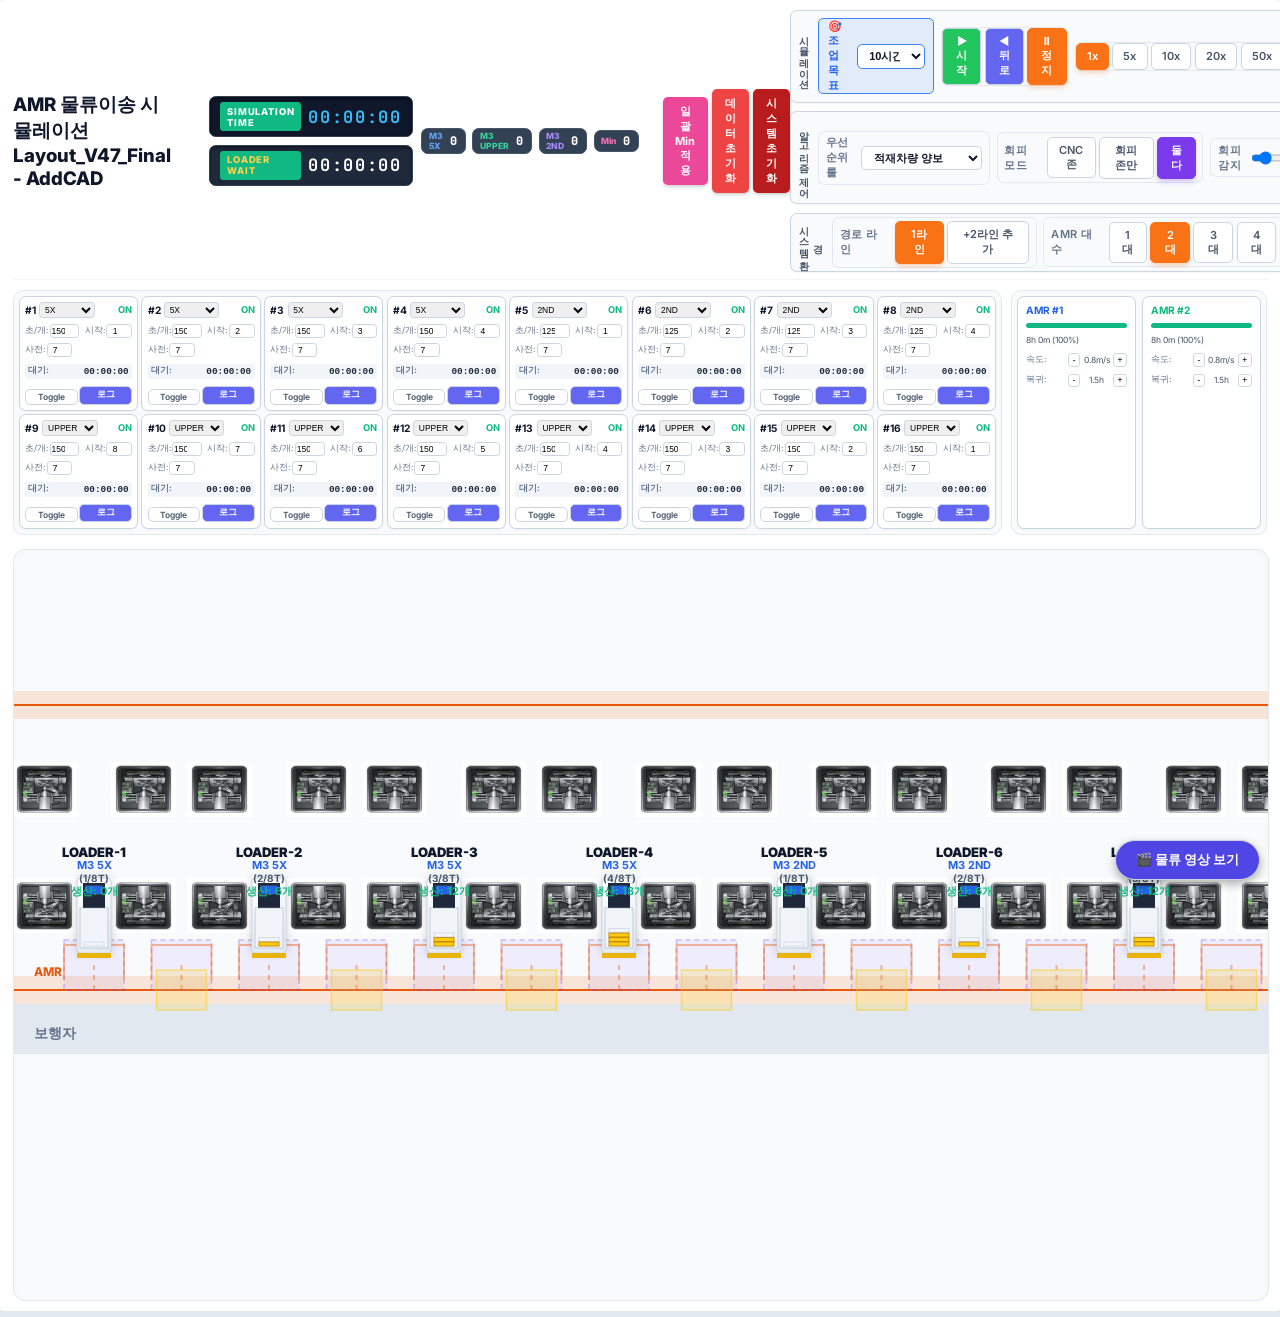
==== index.html @ 7ce46e40 "V47 Hotfix: Hardcode Layout_V47_Final into title to prevent Github URL mismatch" ====
<!DOCTYPE html>
<html lang="ko">
<head>
    <meta charset="UTF-8">
    <meta name="viewport" content="width=device-width, initial-scale=1.0">
    <title>AMR 물류이송 시뮬레이션 Layout_V47_Final - AddCAD</title>
    <link rel="stylesheet" href="styles.css?v=2">
</head>
<body>
    <div class="dashboard">
        <header>
            <div class="title-group">
                <div style="display:flex; align-items:center; gap:15px;">
                    <h1 id="main-title" style="margin:0;">AMR 물류이송 시뮬레이션 Layout_V47_Final - AddCAD</h1>
                    <div style="display:flex; gap:8px;">
                    </div>
                </div>
                <div class="clock-panel">
                    <div class="clock-box"><span class="clock-label">SIMULATION TIME</span> <span id="clock-env" class="clock-time">00:00:00</span></div>
                    <div class="clock-box" style="margin-top:5px; background:#1e293b; border-color:#334155;"><span class="clock-label" style="color:#fcd34d">LOADER WAIT</span> <span id="val-wait" class="clock-time" style="color:#fff">00:00:00</span></div>
                </div>
                <div class="stats-panel">
                    <div class="stat-box" style="background:#334155; border:1px solid #475569; padding: 2px 8px;"><span style="color:#60a5fa; font-size: 10px;">M3 5X</span> <span id="prod-m3-5x" class="count" style="font-size: 14px;">0</span></div>
                    <div class="stat-box" style="background:#334155; border:1px solid #475569; padding: 2px 8px;"><span style="color:#34d399; font-size: 10px;">M3 UPPER</span> <span id="prod-m3-upper" class="count" style="font-size: 14px;">0</span></div>
                    <div class="stat-box" style="background:#334155; border:1px solid #475569; padding: 2px 8px;"><span style="color:#a78bfa; font-size: 10px;">M3 2ND</span> <span id="prod-m3-2nd" class="count" style="font-size: 14px;">0</span></div>
                    <div class="stat-box" style="background:#334155; border:1px solid #475569; padding: 2px 8px;"><span style="color:#f472b6; font-size: 10px;">Min</span> <span id="prod-min" class="count" style="font-size: 14px;">0</span></div>
                    <div class="btn-group-reset" style="display:flex; gap:5px; margin-left:20px; align-items:center;">
                        <button id="btn-apply-min-all" class="btn btn-reset-large" style="background:#ec4899; color:white; border:none; border-radius:6px; font-size:13px; padding:8px 15px; cursor:pointer; font-weight:bold; box-shadow:0 2px 4px rgba(0,0,0,0.2);">일괄 Min 적용</button>
                        <button id="btn-soft-reset" class="btn btn-reset-large" style="background:#ef4444; color:white; border:none; border-radius:6px; font-size:13px; padding:8px 15px; cursor:pointer; font-weight:bold; box-shadow:0 2px 4px rgba(0,0,0,0.2);">데이터 초기화</button>
                        <button id="btn-hard-reset" class="btn btn-reset-large" style="background:#b91c1c; color:white; border:none; border-radius:6px; font-size:13px; padding:8px 15px; cursor:pointer; font-weight:bold; box-shadow:0 2px 4px rgba(0,0,0,0.2);">시스템 초기화</button>
                    </div>
                </div>
            </div>
            <div class="controls-panel" style="display: flex; gap: 10px; flex-wrap: wrap;">
                
                <!-- [그룹 1] 시뮬레이션 조작 (Simulation Control) -->
                <div class="folder-group" style="border: 1px solid #cbd5e1; padding: 4px 8px; border-radius: 8px; background: #f8fafc; display: flex; gap: 8px; align-items: center; box-shadow: 0 1px 3px rgba(0,0,0,0.05);">
                    <div style="font-size:12px; font-weight:bold; color:#475569; writing-mode:vertical-lr; text-align:center; letter-spacing:1px; transform:none;">시뮬레이션</div>
                    <div class="controls-group" style="background: rgba(37, 99, 235, 0.1); border: 1px solid #3b82f6; border-radius: 6px; padding: 0 10px; flex-direction: row;">
                        <span class="label" style="color:#2563eb; font-weight:800;">🎯 조업 목표</span>
                        <select id="select-target-time" class="select-box" style="width:80px; border-color:#3b82f6;">
                            <option value="0">사용 안함</option>
                            <option value="8">8시간</option>
                            <option value="10" selected>10시간</option>
                            <option value="12">12시간</option>
                            <option value="16">16시간</option>
                            <option value="20">20시간</option>
                            <option value="24">24시간</option>
                        </select>
                    </div>
                    <div class="controls-group" style="padding:0;">
                        <button id="btn-start" class="btn btn-success" style="background:#22c55e; color:white;">▶ 시작</button>
                        <button id="btn-backward" class="btn" style="background:#6366f1; color:white;">◀ 뒤로</button>
                        <button id="btn-pause" class="btn active">⏸ 정지</button>
                    </div>
                    <div class="controls-group" style="padding:0;">
                        <button id="btn-1x" class="btn active">1x</button>
                        <button id="btn-5x" class="btn">5x</button>
                        <button id="btn-10x" class="btn">10x</button>
                        <button id="btn-20x" class="btn">20x</button>
                        <button id="btn-50x" class="btn">50x</button>
                        <button id="btn-100x" class="btn">100x</button>
                        <button id="btn-200x" class="btn">200x</button>
                        <button id="btn-300x" class="btn">300x</button>
                    </div>
                    <button id="btn-instant-complete" class="btn" style="background:#8b5cf6; color:white; border:none; border-radius:6px; font-size:13px; padding:6px 12px; cursor:pointer; font-weight:bold; box-shadow:0 2px 4px rgba(0,0,0,0.2);">⚡ 즉시 완료</button>
                </div>

                <!-- [그룹 2] 알고리즘 제어 (Algorithm) -->
                <div class="folder-group" style="border: 1px solid #cbd5e1; padding: 4px 8px; border-radius: 8px; background: #f8fafc; display: flex; gap: 8px; align-items: center; box-shadow: 0 1px 3px rgba(0,0,0,0.05);">
                    <div style="font-size:12px; font-weight:bold; color:#475569; writing-mode:vertical-lr; text-align:center; letter-spacing:1px; transform:none;">알고리즘 제어</div>
                    <div class="controls-group">
                        <span class="label">우선순위 룰</span>
                        <select id="select-priority" class="select-box">
                            <option value="LOADED_YIELDS">적재차량 양보</option>
                            <option value="ID_PRIORITY">호기 번호순 우선</option>
                            <option value="MAIN_LANE_DIST">중앙거리 우선</option>
                        </select>
                    </div>
                    <div class="controls-group">
                        <span class="label">회피 모드</span>
                        <button id="btn-evade-cnc" class="btn btn-evade">CNC존</button>
                        <button id="btn-evade-siding" class="btn btn-evade">회피존만</button>
                        <button id="btn-evade-both" class="btn btn-evade active">둘다</button>
                    </div>
                    <div class="controls-group">
                        <span class="label">회피 감지</span>
                        <input type="range" id="input-detect-range" min="50" max="400" step="10" value="120" style="width:60px;">
                        <span id="val-detect-range" style="color:#94a3b8; font-size:11px; margin-left:2px;">120px</span>
                    </div>
                    <div class="controls-group corr-speed-group" id="corrSpeedGroup" style="padding-right:0;">
                        <span class="label" style="color:#0e7490; font-weight:800;">🛣️ 중앙통로 1배속</span>
                        <input type="number" id="input-corr-amr-count" min="0" max="4" value="0" class="input-number" style="width:30px;">
                        <span style="color:#64748b; font-size:11px;">대</span>
                        <span id="corr-speed-status" class="corr-speed-badge corr-speed-off">OFF</span>
                    </div>
                </div>

                <!-- [그룹 3] 시스템 환경 (System Env) -->
                <div class="folder-group" style="border: 1px solid #cbd5e1; padding: 4px 8px; border-radius: 8px; background: #f8fafc; display: flex; gap: 8px; align-items: center; box-shadow: 0 1px 3px rgba(0,0,0,0.05);">
                    <div style="font-size:12px; font-weight:bold; color:#475569; writing-mode:vertical-lr; text-align:center; letter-spacing:1px; transform:none;">시스템 환경</div>
                    <div class="controls-group">
                        <span class="label">경로 라인</span>
                        <button id="btn-lane1" class="btn active">1라인</button>
                        <button id="btn-lane2" class="btn">+2라인 추가</button>
                    </div>
                    <div class="controls-group">
                        <span class="label">AMR 대수</span>
                        <button id="btn-amr1" class="btn">1대</button>
                        <button id="btn-amr2" class="btn active">2대</button>
                        <button id="btn-amr3" class="btn">3대</button>
                        <button id="btn-amr4" class="btn">4대</button>
                    </div>
                    <div class="controls-group">
                        <span class="label">배출칸수</span>
                        <input type="number" id="input-call-threshold" min="2" max="9" value="8" class="input-number" style="width:30px;">
                        <span style="color:#64748b; font-size:11px;">단</span>
                    </div>
                    <div class="controls-group" style="border:none;">
                        <span class="label" style="color:#2563eb; font-weight:800;">🔔 사전배출</span>
                        <input type="checkbox" id="check-pre-eject" style="width:16px; height:16px;">
                    </div>
                </div>
            </div>
        </header>
        <div class="settings-container">
            <div class="loader-grid" id="loaderGrid"></div>
            <div class="amr-grid" id="amrGrid"></div>
        </div>
        <div class="canvas-container simple-bg">
            <canvas id="simCanvas" width="2800" height="750"></canvas>
        </div>
    </div>

    <!-- [NEW] 대기지연 상세 로그 모달 -->
    <div id="logModal" class="modal-overlay">
        <div class="modal-container">
            <button class="modal-close" onclick="window.closeLogModal()">&times;</button>
            <div id="logContent"></div>
            <div style="margin-top:24px; text-align:right;">
                <button class="btn" onclick="window.closeLogModal()" style="background:#f1f5f9; color:#475569; padding:8px 20px;">닫기</button>
            </div>
        </div>
    </div>

    <!-- [NEW] 시뮬레이션 종료 요약 리포트 모달 -->
    <div id="reportModal" class="modal-overlay">
        <div class="modal-container" style="max-width: 600px;">
            <button class="modal-close" onclick="document.getElementById('reportModal').style.display='none'">&times;</button>
            <div id="reportContent"></div>
            <div style="margin-top:24px; text-align:right;">
                <button class="btn" onclick="document.getElementById('reportModal').style.display='none'" style="background:#3b82f6; color:#ffffff; padding:8px 20px;">확인</button>
            </div>
        </div>
    </div>

    <script src="script.js?v=2"></script>
    
    <!-- Video Modal Floating Button -->
    <button id="btn-video-modal" class="btn" style="position:fixed; bottom:20px; right:20px; background:#4f46e5; color:white; border-radius:50px; padding:10px 20px; font-weight:bold; box-shadow:0 4px 10px rgba(0,0,0,0.3); z-index:9999;" onclick="document.getElementById('videoModal').style.display='flex'">
        🎬 물류 영상 보기
    </button>

    <!-- Video Modal -->
    <div id="videoModal" style="display:none; position:fixed; top:0; left:0; width:100vw; height:100vh; background:rgba(0,0,0,0.8); z-index:10000; justify-content:center; align-items:center;">
        <div style="background:#fff; border-radius:12px; padding:20px; width:80%; max-width:800px; position:relative;">
            <button class="btn" style="position:absolute; top:-15px; right:-15px; background:#ef4444; color:white; border-radius:50%; width:40px; height:40px; font-size:16px; font-weight:bold;" onclick="document.getElementById('videoModal').style.display='none'; document.getElementById('amr-video').pause();">X</button>
            <h2 style="margin-top:0;">AMR 물류 영상 참고</h2>
            <video id="amr-video" controls style="width:100%; border-radius:8px;">
                <source src="./AMR_video.mp4" type="video/mp4">
                브라우저가 동영상을 지원하지 않습니다.
            </video>
        </div>
    </div>
</body>
</html>
---- styles.css ----
@import url('https://fonts.googleapis.com/css2?family=Inter:wght@400;600;800&family=JetBrains+Mono:wght@700&display=swap');

body {
    margin: 0;
    padding: 0;
    background: #e2e8f0;
    font-family: 'Inter', 'Malgun Gothic', sans-serif;
    display: flex;
    justify-content: center;
    align-items: center;
    min-height: 100vh;
    color: #1e293b;
    overflow-x: hidden;
}

.dashboard {
    background: #ffffff;
    border-radius: 16px;
    box-shadow: 0 20px 50px rgba(0, 0, 0, 0.15);
    padding: 10px 24px;
    display: flex;
    flex-direction: column;
    gap: 10px;
    max-width: 98vw;
}

header {
    display: flex;
    justify-content: space-between;
    align-items: center;
    padding-bottom: 8px;
    border-bottom: 2px solid #f1f5f9;
    zoom: 0.85;
}

.title-group {
    display: flex;
    align-items: center;
    gap: 10px;
}

h1 {
    margin: 0;
    font-size: 22px;
    font-weight: 800;
    color: #0f172a;
}

.clock-panel {
    display: flex;
    flex-direction: column;
    align-items: flex-start;
    gap: 4px;
    margin-left: 20px;
}

.clock-box {
    background: #0f172a;
    padding: 6px 12px;
    border-radius: 8px;
    display: flex;
    align-items: center;
    gap: 8px;
    border: 1px solid #334155;
    box-shadow: inset 0 2px 4px rgba(0,0,0,0.5);
}

.clock-label {
    background: #10b981;
    color: #ffffff;
    padding: 4px 8px;
    border-radius: 4px;
    font-size: 11px;
    font-weight: 800;
    letter-spacing: 1px;
}

.clock-time {
    color: #38bdf8;
    font-family: 'JetBrains Mono', monospace;
    font-size: 20px;
    font-weight: 700;
    letter-spacing: 2px;
}

.stats-panel {
    display: flex;
    align-items: center;
    gap: 8px;
}

.stat-box {
    background: #1e293b;
    padding: 6px 12px;
    border-radius: 8px;
    font-size: 12px;
    font-weight: 800;
    display: flex;
    align-items: center;
    gap: 8px;
}

.count {
    color: #ffffff;
    font-family: 'JetBrains Mono', monospace;
    font-size: 16px;
    letter-spacing: 1px;
}

.controls-panel {
    display: flex;
    gap: 10px;
    flex-wrap: wrap;
}

.controls-group {
    display: flex;
    align-items: center;
    gap: 4px;
    background: #f8fafc;
    padding: 4px 8px;
    border-radius: 8px;
    border: 1px solid #e2e8f0;
}

.controls-group .label {
    font-size: 13px;
    font-weight: 600;
    color: #64748b;
    margin-right: 4px;
    text-transform: uppercase;
    letter-spacing: 0.5px;
}

.btn {
    background: #ffffff;
    border: 1px solid #cbd5e1;
    padding: 6px 12px;
    border-radius: 6px;
    font-weight: 600;
    cursor: pointer;
    transition: all 0.2s;
    color: #475569;
    font-family: inherit;
    font-size: 13px;
}

.btn:hover {
    background: #f1f5f9;
}

.btn.active {
    background: #f97316;
    border-color: #f97316;
    color: white;
    box-shadow: 0 4px 6px -1px rgba(249, 115, 22, 0.3);
}

.btn-danger {
    background: #fee2e2;
    border-color: #fca5a5;
    color: #dc2626;
}

.btn-danger:hover {
    background: #fecaca;
}

.input-number {
    background: #ffffff;
    border: 1px solid #cbd5e1;
    padding: 6px 4px;
    border-radius: 6px;
    font-weight: 600;
    color: #0f172a;
    font-family: inherit;
    font-size: 13px;
    text-align: center;
    width: 40px;
}

.input-number:focus {
    outline: none;
    border-color: #3b82f6;
    box-shadow: 0 0 0 2px rgba(59, 130, 246, 0.2);
}

.select-box {
    background: #ffffff;
    border: 1px solid #cbd5e1;
    color: #0f172a;
    padding: 6px 10px;
    border-radius: 6px;
    font-size: 13px;
    font-weight: 600;
}
.select-box option {
    background: #ffffff;
    color: #0f172a;
}

.canvas-container {
    background: linear-gradient(rgba(248, 250, 252, 0.75), rgba(248, 250, 252, 0.75)), url('factory_bg.jpg') center/cover no-repeat;
    border-radius: 12px;
    overflow-x: auto;
    overflow-y: hidden;
    border: 1px solid #e2e8f0;
    box-shadow: inset 0 2px 10px rgba(0,0,0,0.02);
    width: 100%;
}

.canvas-container.simple-bg {
    background: #f8fafc;
}

canvas {
    display: block;
}

.btn.btn-evade.active {
    background: #7c3aed;
    border-color: #7c3aed;
    color: white;
    box-shadow: 0 4px 6px -1px rgba(124,58,237,0.3);
}

/* ★ 신규: 중앙통로 속도제한 컨트롤 그룹 스타일 */
.corr-speed-group {
    background: rgba(14, 116, 144, 0.08);
    border: 1.5px solid #0e7490;
    position: relative;
    overflow: visible;
}

.corr-speed-group.active-limit {
    background: rgba(14, 116, 144, 0.15);
    border-color: #06b6d4;
    box-shadow: 0 0 0 3px rgba(6, 182, 212, 0.2);
    animation: corrPulse 2s ease-in-out infinite;
}

@keyframes corrPulse {
    0%, 100% { box-shadow: 0 0 0 3px rgba(6, 182, 212, 0.2); }
    50% { box-shadow: 0 0 0 5px rgba(6, 182, 212, 0.35); }
}

/* 중앙통로 배속 상태 뱃지 */
.corr-speed-badge {
    display: inline-flex;
    align-items: center;
    justify-content: center;
    padding: 3px 8px;
    border-radius: 20px;
    font-size: 11px;
    font-weight: 800;
    letter-spacing: 0.5px;
    transition: all 0.3s ease;
}

.corr-speed-off {
    background: #e2e8f0;
    color: #94a3b8;
    border: 1px solid #cbd5e1;
}

.corr-speed-on {
    background: linear-gradient(135deg, #06b6d4, #0e7490);
    color: #ffffff;
    border: 1px solid #0891b2;
    box-shadow: 0 2px 8px rgba(6, 182, 212, 0.4);
    animation: badgePop 0.3s ease-out;
}

@keyframes badgePop {
    0% { transform: scale(0.8); }
    70% { transform: scale(1.1); }
    100% { transform: scale(1.0); }
}

/* Settings Container */
.settings-container {
    display: flex;
    gap: 10px;
    margin-bottom: 5px;
    zoom: 0.85;
}

/* Loader Settings Grid */
.loader-grid {
    display: grid;
    grid-template-columns: repeat(8, 1fr);
    gap: 4px;
    padding: 6px;
    background: #f8fafc;
    border-radius: 12px;
    border: 1px solid #e2e8f0;
    flex: 4;
}
.loader-setting {
    background: #ffffff;
    padding: 6px;
    border-radius: 8px;
    font-size: 11px;
    border: 1px solid #cbd5e1;
    display: flex;
    flex-direction: column;
    gap: 4px;
    box-shadow: 0 1px 2px rgba(0,0,0,0.05);
}
.loader-setting-header {
    display: flex;
    justify-content: space-between;
    align-items: center;
    font-weight: bold;
    color: #0f172a;
}
.loader-setting select {
    width: 100%;
    font-size: 12px;
    padding: 4px;
    border: 1px solid #cbd5e1;
    border-radius: 4px;
    box-sizing: border-box;
}
.loader-setting input {
    width: 45px;
    font-size: 12px;
    padding: 4px;
    border: 1px solid #cbd5e1;
    border-radius: 4px;
    box-sizing: border-box;
    text-align: right;
}
.loader-setting .btn-toggle {
    margin-top: 4px;
    width: 100%;
    padding: 4px;
    font-size: 11px;
}

/* AMR Settings Grid */
.amr-grid {
    display: grid;
    grid-template-columns: repeat(2, 1fr);
    gap: 6px;
    padding: 6px;
    background: #f8fafc;
    border-radius: 12px;
    border: 1px solid #e2e8f0;
    flex: 1;
}
.amr-setting {
    background: #ffffff;
    padding: 8px 10px;
    border-radius: 8px;
    border: 1px solid #cbd5e1;
    display: flex;
    flex-direction: column;
    gap: 6px;
    box-shadow: 0 1px 2px rgba(0,0,0,0.05);
}
.amr-setting-header {
    display: flex;
    justify-content: space-between;
    align-items: center;
    font-weight: bold;
    font-size: 13px;
}
.amr-battery-bar-container {
    height: 8px;
    background: #cbd5e1;
    border-radius: 4px;
    overflow: hidden;
}
.amr-battery-bar {
    height: 100%;
    background: #10b981;
    transition: width 0.3s, background-color 0.3s;
}
.amr-battery-info {
    font-size: 11px;
    display: flex;
    justify-content: space-between;
    color: #475569;
}
.amr-controls {
    display: flex;
    justify-content: space-between;
    align-items: center;
    font-size: 11px;
    color: #475569;
}
.amr-controls .btn-small {
    padding: 2px 6px;
    font-size: 11px;
    border: 1px solid #cbd5e1;
    border-radius: 4px;
    cursor: pointer;
    background: #fff;
}

.status-on { color: #10b981; }
.status-off { color: #ef4444; }

/* Modal Styles */
.modal-overlay {
    display: none;
    position: fixed;
    top: 0;
    left: 0;
    width: 100%;
    height: 100%;
    background: rgba(0, 0, 0, 0.6);
    backdrop-filter: blur(4px);
    z-index: 10000;
    align-items: center;
    justify-content: center;
}

.modal-container {
    background: white;
    width: 90%;
    max-width: 900px;
    padding: 32px;
    border-radius: 20px;
    box-shadow: 0 25px 50px -12px rgba(0, 0, 0, 0.25);
    position: relative;
    animation: modalSlideUp 0.3s ease-out;
}

@keyframes modalSlideUp {
    from { transform: translateY(20px); opacity: 0; }
    to { transform: translateY(0); opacity: 1; }
}

.modal-close {
    position: absolute;
    top: 20px;
    right: 20px;
    border: none;
    background: #f1f5f9;
    width: 32px;
    height: 32px;
    border-radius: 50%;
    font-size: 20px;
    cursor: pointer;
    color: #64748b;
    display: flex;
    align-items: center;
    justify-content: center;
    transition: all 0.2s;
}

.modal-close:hover {
    background: #e2e8f0;
    color: #0f172a;
}

.log-table-container {
    max-height: 500px;
    overflow-y: auto;
    border: 1px solid #e2e8f0;
    border-radius: 12px;
    margin-top: 16px;
}

.log-table {
    width: 100%;
    border-collapse: collapse;
    font-size: 13px;
    text-align: left;
}

.log-table th {
    background: #f8fafc;
    padding: 12px;
    border-bottom: 2px solid #e2e8f0;
    color: #475569;
    font-weight: 700;
    position: sticky;
    top: 0;
}

.log-table td {
    padding: 12px;
    border-bottom: 1px solid #f1f5f9;
    color: #1e293b;
}

.log-table tr:hover {
    background: #f8fafc;
}

.wait-duration {
    color: #ef4444;
    font-weight: 800;
    font-family: 'JetBrains Mono', monospace;
}

.amr-snapshot {
    font-size: 11px;
    color: #64748b;
    background: #f8fafc;
    padding: 4px 8px;
    border-radius: 4px;
    display: inline-block;
}
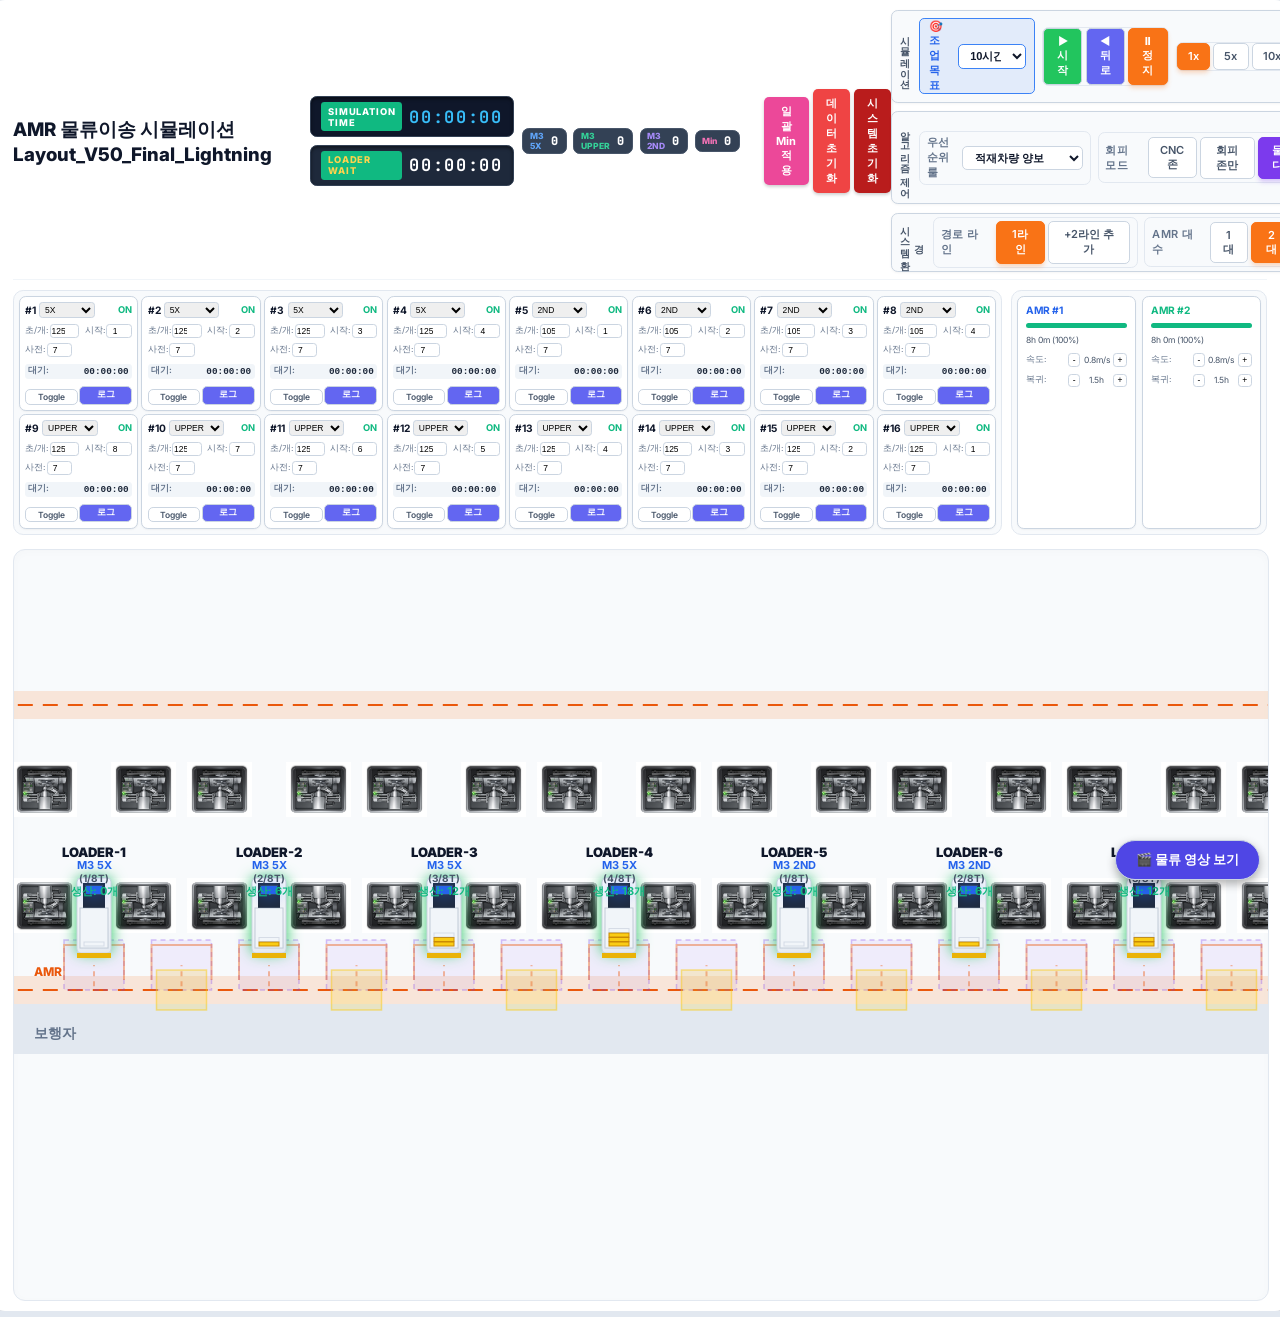
==== commit 00df0db9: "V50 Final Lightning UI updates, fixes, and rule table" ====
--- a/index.html
+++ b/index.html
@@ -3,7 +3,7 @@
 <head>
     <meta charset="UTF-8">
     <meta name="viewport" content="width=device-width, initial-scale=1.0">
-    <title>AMR 물류이송 시뮬레이션 Layout_V47_Final - AddCAD</title>
+    <title>AMR 물류이송 시뮬레이션 Layout_V50_Final_Lightning</title>
     <link rel="stylesheet" href="styles.css?v=2">
 </head>
 <body>
@@ -11,7 +11,7 @@
         <header>
             <div class="title-group">
                 <div style="display:flex; align-items:center; gap:15px;">
-                    <h1 id="main-title" style="margin:0;">AMR 물류이송 시뮬레이션 Layout_V47_Final - AddCAD</h1>
+                    <h1 id="main-title" style="margin:0;">AMR 물류이송 시뮬레이션 Layout_V50_Final_Lightning</h1>
                     <div style="display:flex; gap:8px;">
                     </div>
                 </div>
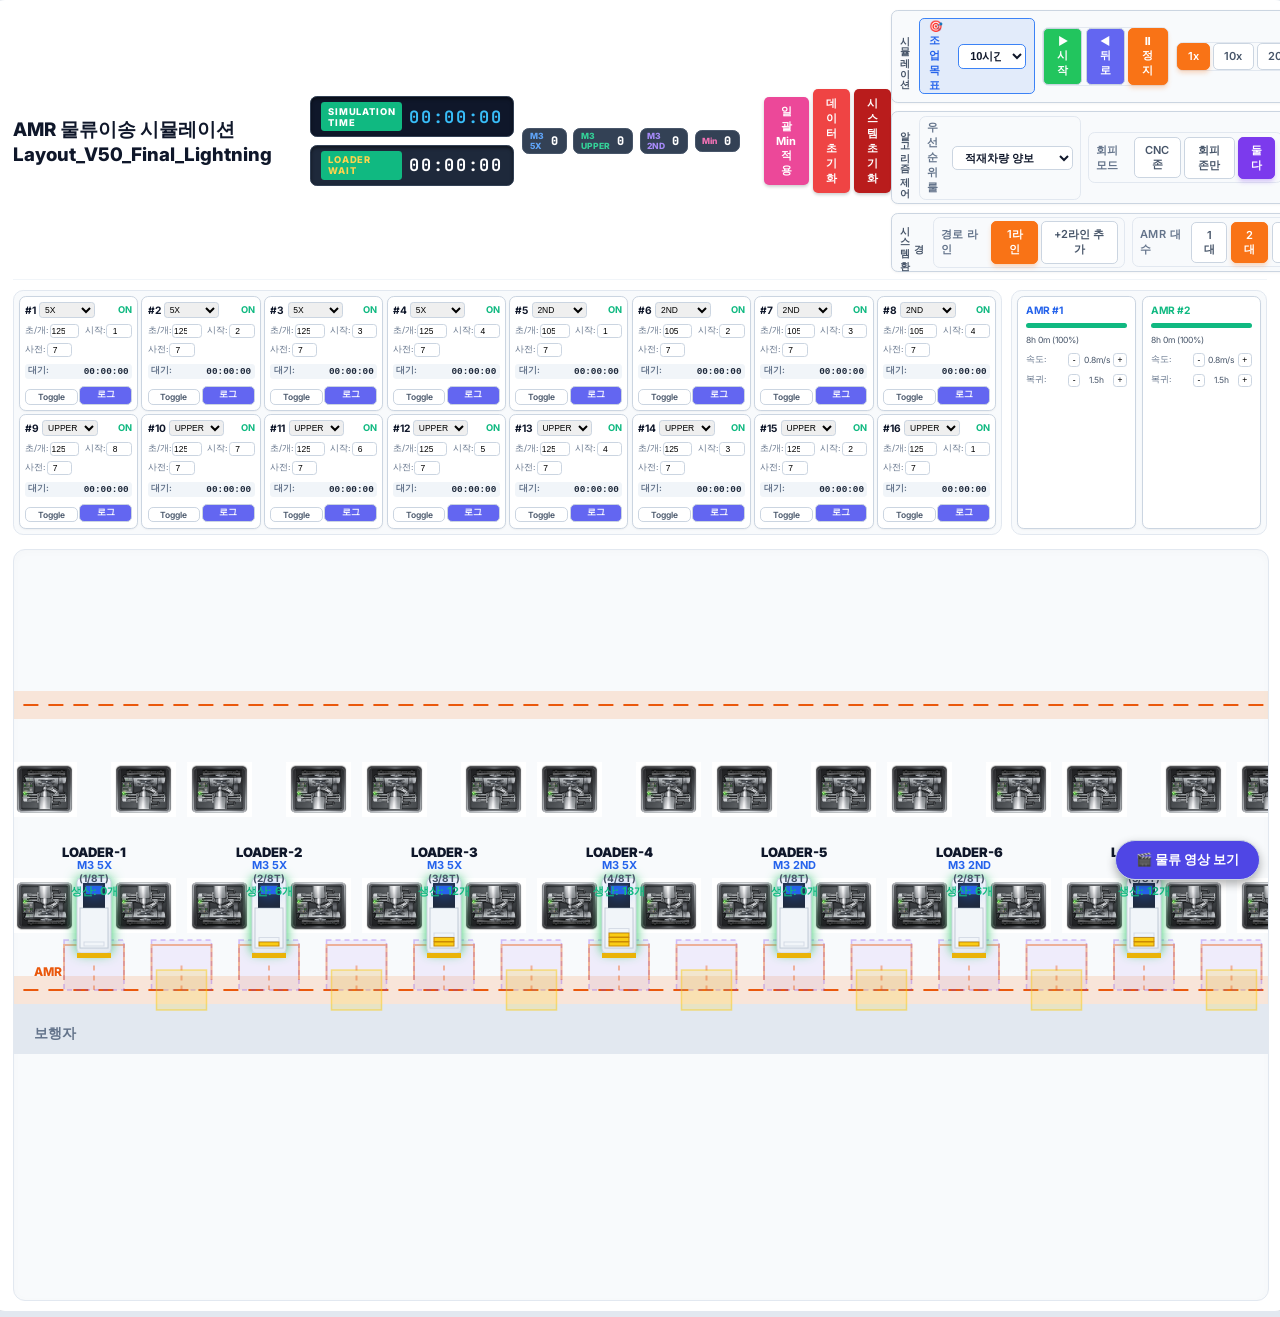
==== commit 1676b404: "Remove 5x speed button completely" ====
--- a/index.html
+++ b/index.html
@@ -55,7 +55,6 @@
                     </div>
                     <div class="controls-group" style="padding:0;">
                         <button id="btn-1x" class="btn active">1x</button>
-                        <button id="btn-5x" class="btn">5x</button>
                         <button id="btn-10x" class="btn">10x</button>
                         <button id="btn-20x" class="btn">20x</button>
                         <button id="btn-50x" class="btn">50x</button>
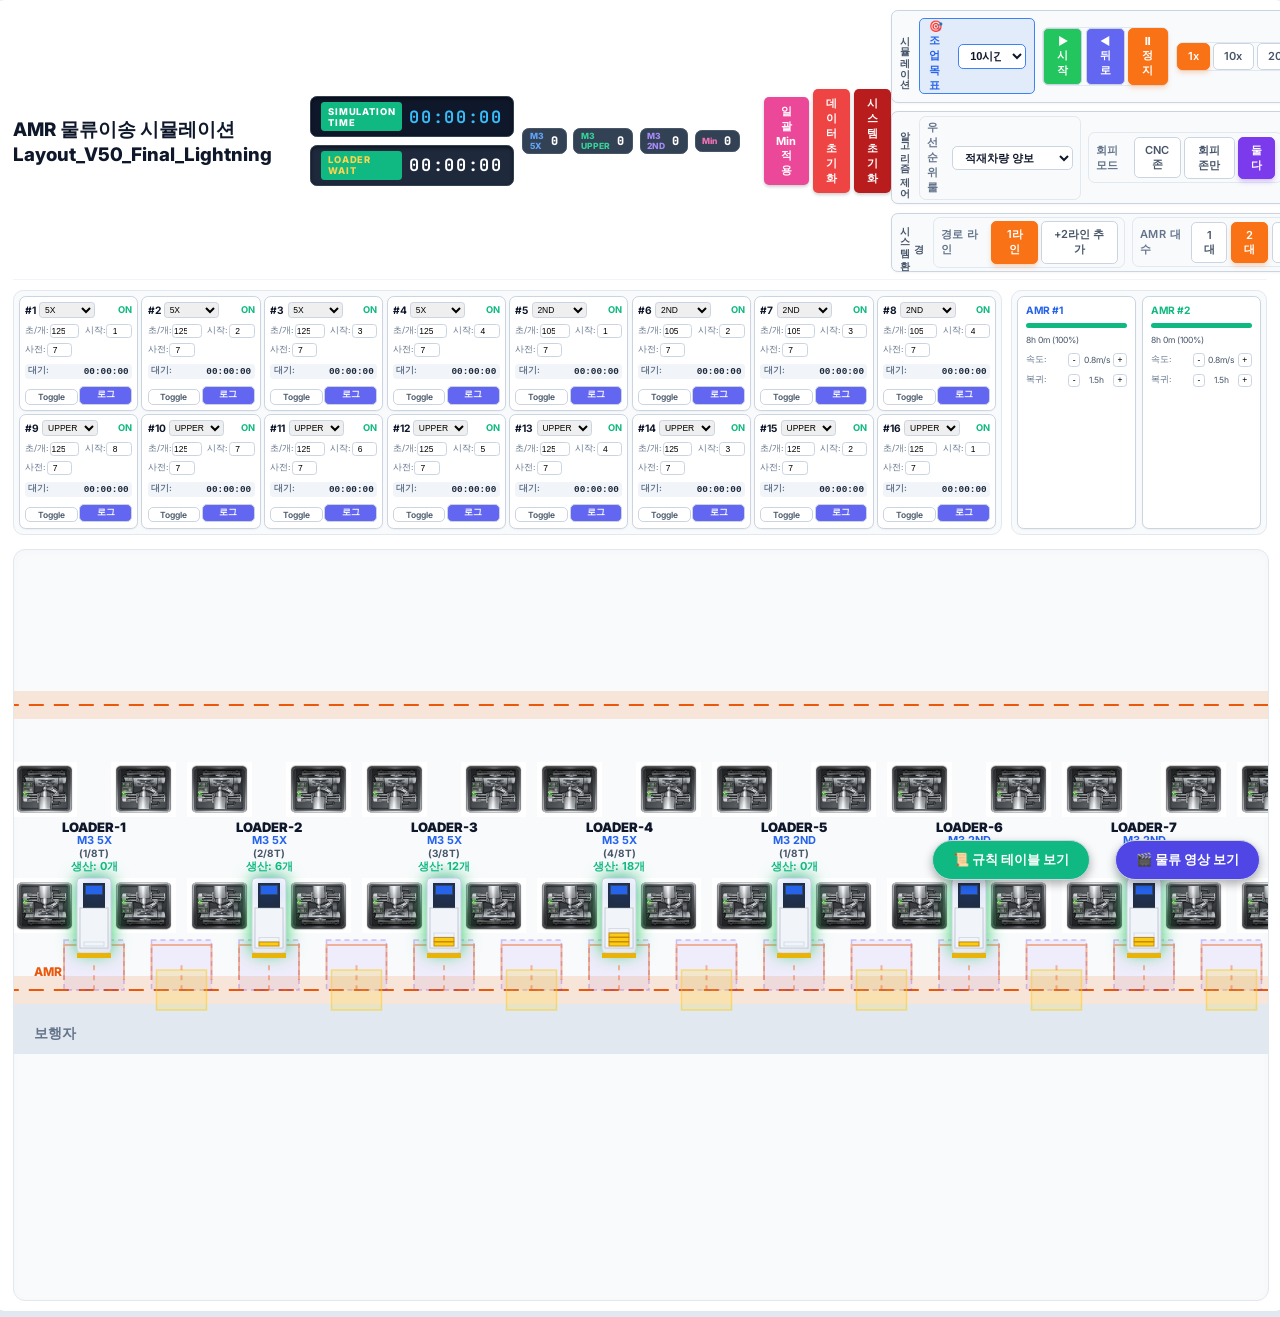
==== commit 62b50903: "UI Enhancement: Add Rule Table button directly to the screen" ====
--- a/index.html
+++ b/index.html
@@ -155,6 +155,11 @@
 
     <script src="script.js?v=2"></script>
     
+    <!-- Rule Table Floating Button -->
+    <a href="https://github.com/yij0306-wq/CNC-Loader-AMR-SI/blob/main/Rule_Table.md" target="_blank" id="btn-rule-table" class="btn" style="position:fixed; bottom:20px; right:190px; background:#10b981; color:white; border-radius:50px; padding:10px 20px; font-weight:bold; box-shadow:0 4px 10px rgba(0,0,0,0.3); z-index:9999; text-decoration:none; display:flex; align-items:center;">
+        📜 규칙 테이블 보기
+    </a>
+
     <!-- Video Modal Floating Button -->
     <button id="btn-video-modal" class="btn" style="position:fixed; bottom:20px; right:20px; background:#4f46e5; color:white; border-radius:50px; padding:10px 20px; font-weight:bold; box-shadow:0 4px 10px rgba(0,0,0,0.3); z-index:9999;" onclick="document.getElementById('videoModal').style.display='flex'">
         🎬 물류 영상 보기
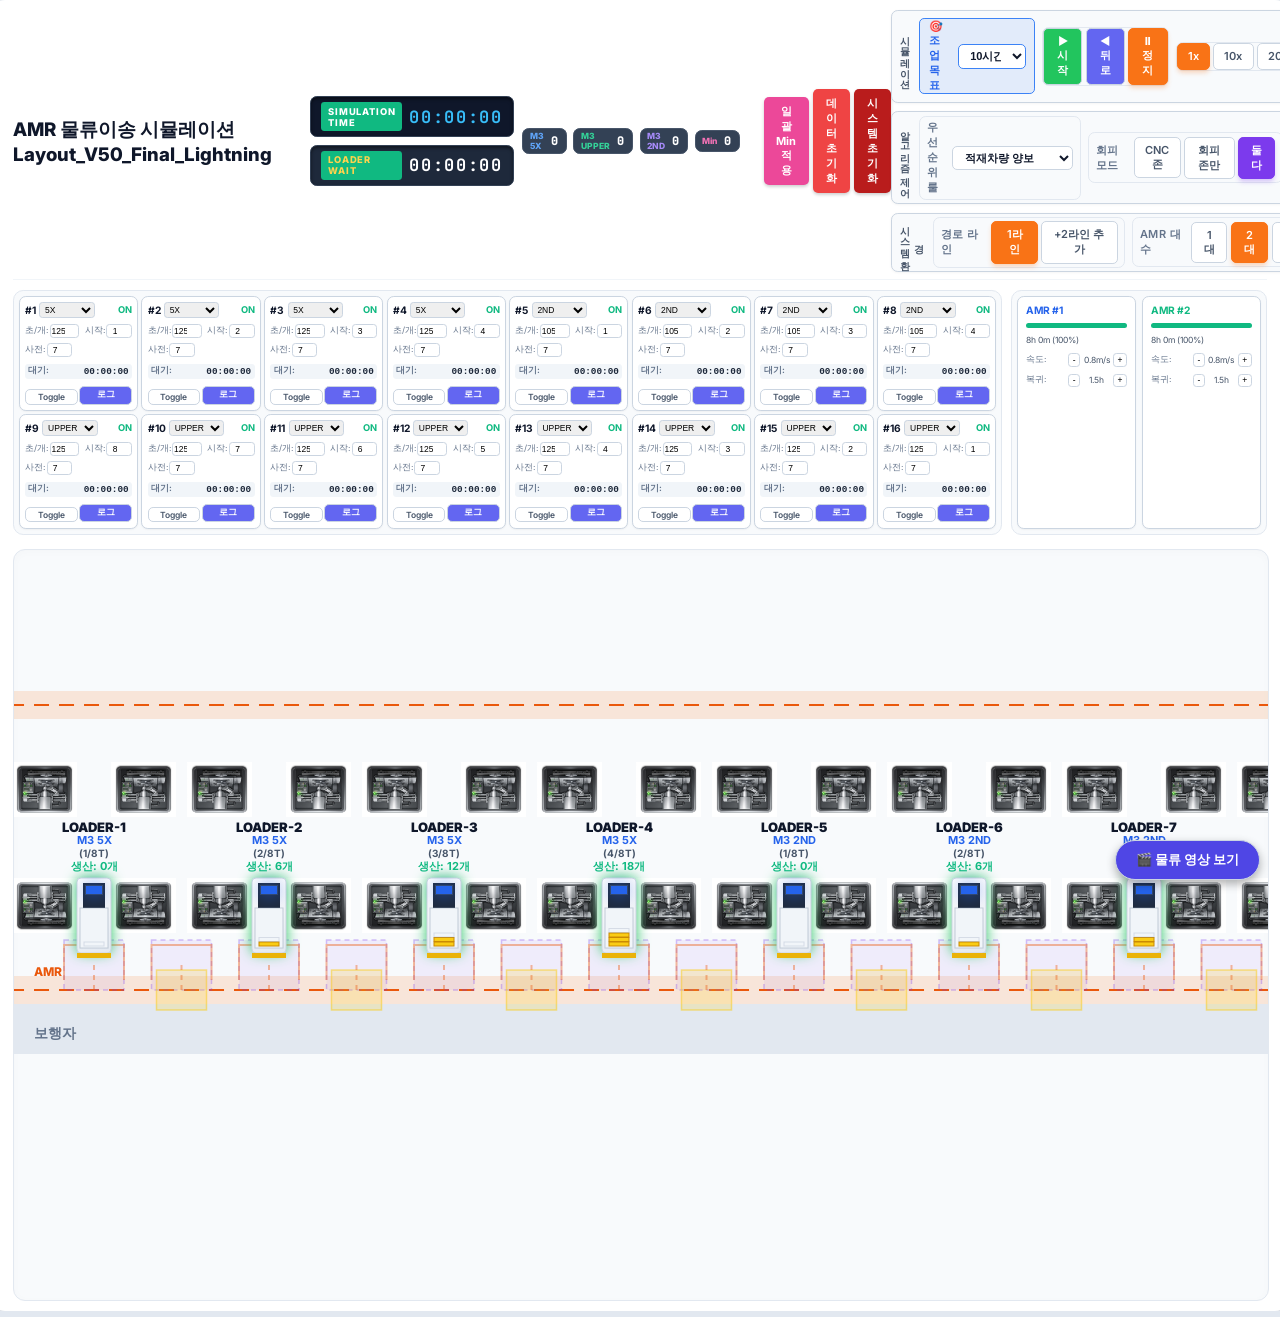
==== commit a67f5c95: "Remove rule button from UI and rename Rule Table to match V50 Final Lightning" ====
--- a/index.html
+++ b/index.html
@@ -155,10 +155,7 @@
 
     <script src="script.js?v=2"></script>
     
-    <!-- Rule Table Floating Button -->
-    <a href="https://github.com/yij0306-wq/CNC-Loader-AMR-SI/blob/main/Rule_Table.md" target="_blank" id="btn-rule-table" class="btn" style="position:fixed; bottom:20px; right:190px; background:#10b981; color:white; border-radius:50px; padding:10px 20px; font-weight:bold; box-shadow:0 4px 10px rgba(0,0,0,0.3); z-index:9999; text-decoration:none; display:flex; align-items:center;">
-        📜 규칙 테이블 보기
-    </a>
+
 
     <!-- Video Modal Floating Button -->
     <button id="btn-video-modal" class="btn" style="position:fixed; bottom:20px; right:20px; background:#4f46e5; color:white; border-radius:50px; padding:10px 20px; font-weight:bold; box-shadow:0 4px 10px rgba(0,0,0,0.3); z-index:9999;" onclick="document.getElementById('videoModal').style.display='flex'">
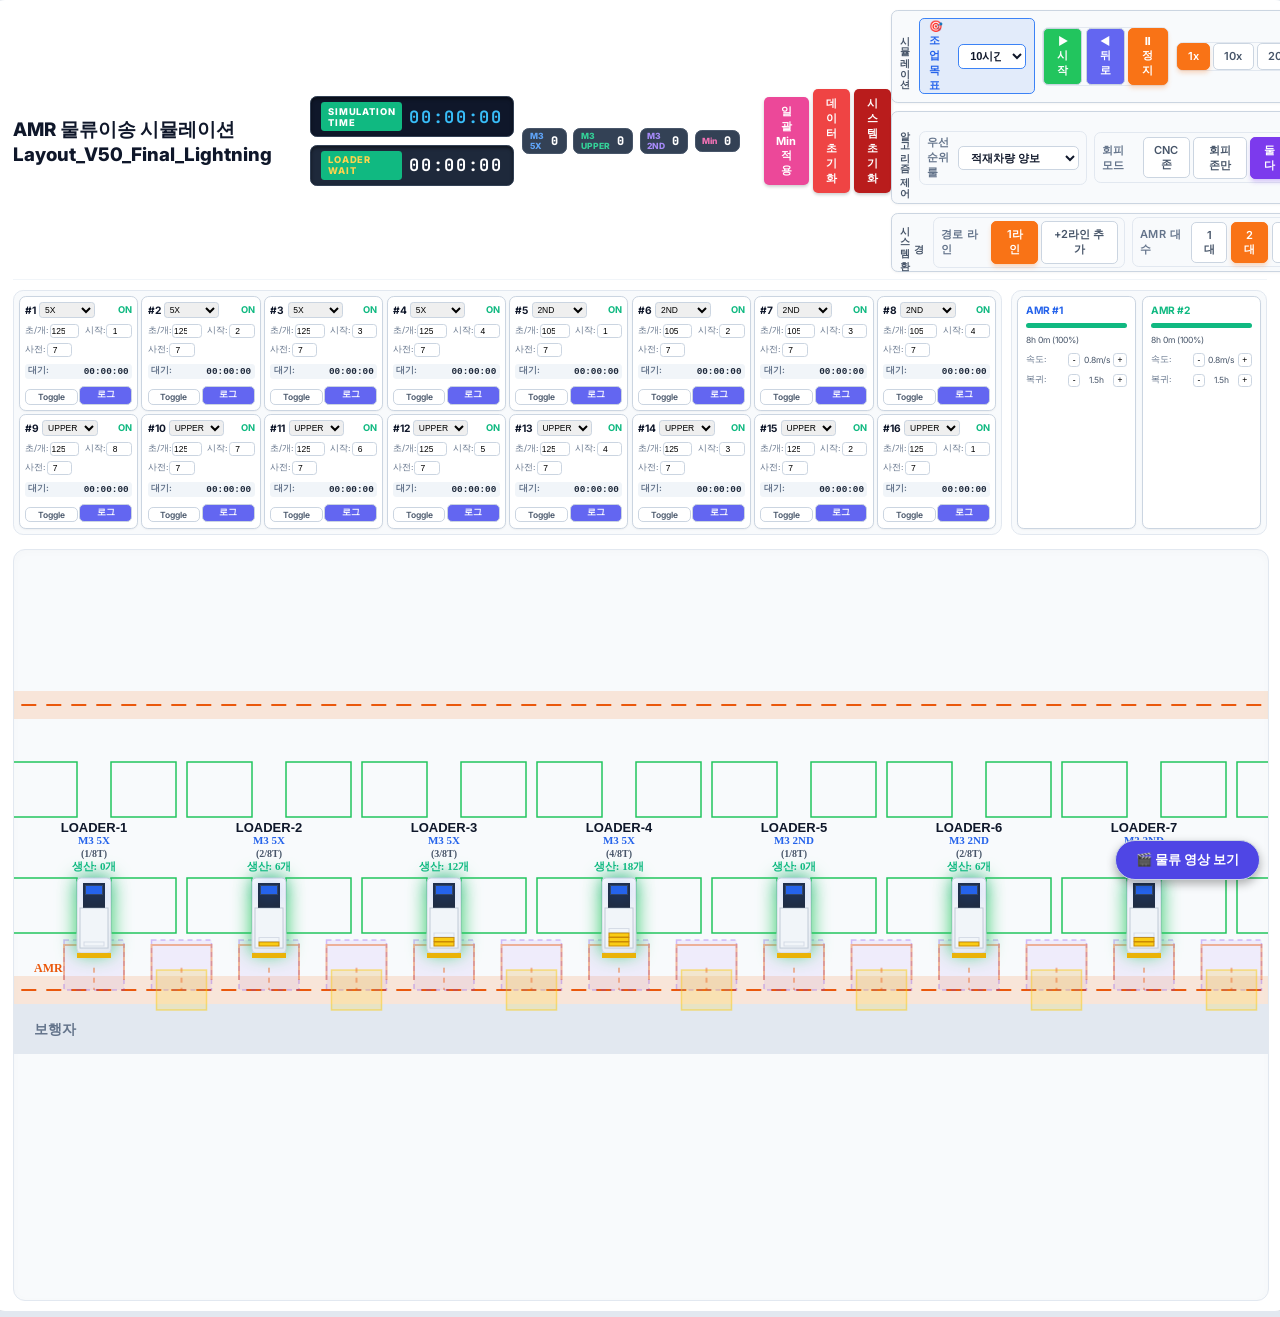
==== commit dfb3438b: "Replace n-AMR central lane speed lock with Evasion Watch auto-slowdown proximity feature" ====
--- a/index.html
+++ b/index.html
@@ -88,9 +88,10 @@
                         <span id="val-detect-range" style="color:#94a3b8; font-size:11px; margin-left:2px;">120px</span>
                     </div>
                     <div class="controls-group corr-speed-group" id="corrSpeedGroup" style="padding-right:0;">
-                        <span class="label" style="color:#0e7490; font-weight:800;">🛣️ 중앙통로 1배속</span>
-                        <input type="number" id="input-corr-amr-count" min="0" max="4" value="0" class="input-number" style="width:30px;">
-                        <span style="color:#64748b; font-size:11px;">대</span>
+                        <label style="cursor:pointer; display:flex; align-items:center; gap:4px;">
+                            <span class="label" style="color:#0e7490; font-weight:800;">👀 회피관찰 1배속</span>
+                            <input type="checkbox" id="checkbox-evasion-watch" style="width:14px; height:14px; cursor:pointer;">
+                        </label>
                         <span id="corr-speed-status" class="corr-speed-badge corr-speed-off">OFF</span>
                     </div>
                 </div>
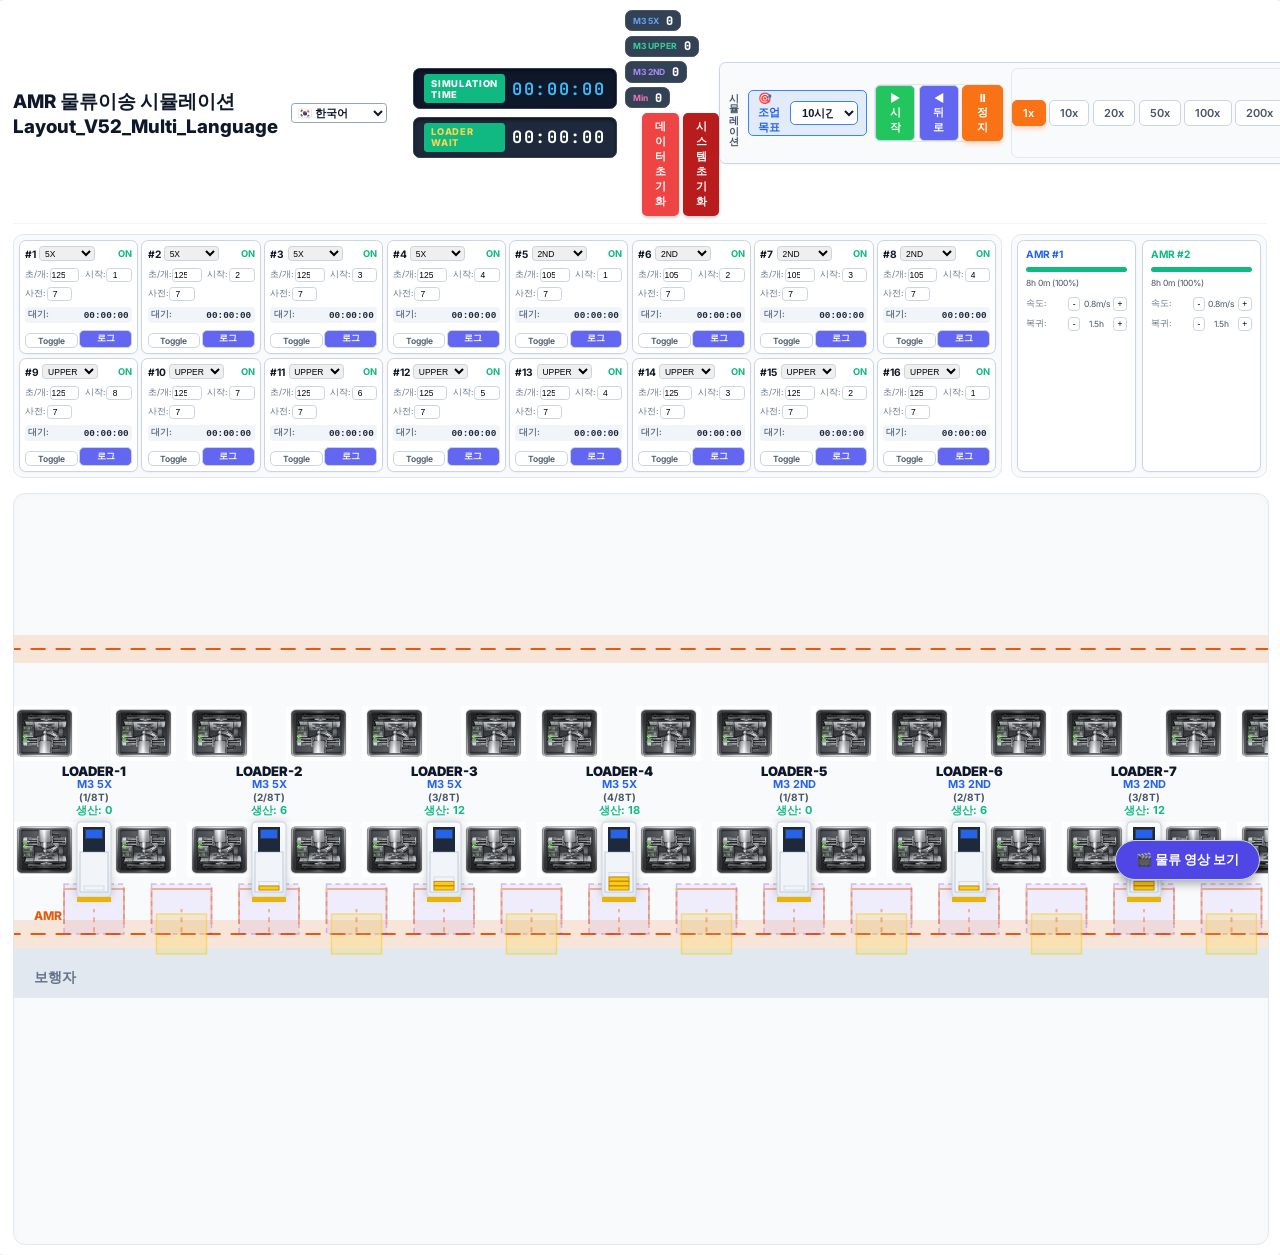
==== commit 98ad96c9: "Update to final Layout_V52_Multi_Language with Min button removed" ====
--- a/index.html
+++ b/index.html
@@ -3,7 +3,7 @@
 <head>
     <meta charset="UTF-8">
     <meta name="viewport" content="width=device-width, initial-scale=1.0">
-    <title>AMR 물류이송 시뮬레이션 Layout_V50_Final_Lightning</title>
+    <title data-i18n="title">AMR 물류이송 시뮬레이션 Layout_V52_Multi_Language</title>
     <link rel="stylesheet" href="styles.css?v=2">
 </head>
 <body>
@@ -11,23 +11,25 @@
         <header>
             <div class="title-group">
                 <div style="display:flex; align-items:center; gap:15px;">
-                    <h1 id="main-title" style="margin:0;">AMR 물류이송 시뮬레이션 Layout_V50_Final_Lightning</h1>
+                    <h1 id="main-title" style="margin:0;" data-i18n="title">AMR 물류이송 시뮬레이션 Layout_V52_Multi_Language</h1>
                     <div style="display:flex; gap:8px;">
+                        <select id="lang-selector" class="select-box" style="padding:4px; font-weight:bold; border-color:#94a3b8; border-radius:4px;" onchange="setLanguage(this.value)">
+                            <option value="ko">🇰🇷 한국어</option>
+                            <option value="en">🇺🇸 English</option>
+                            <option value="zh">🇨🇳 中文</option>
+                            <option value="vi">🇻🇳 Tiếng Việt</option>
+                        </select>
                     </div>
                 </div>
                 <div class="clock-panel">
                     <div class="clock-box"><span class="clock-label">SIMULATION TIME</span> <span id="clock-env" class="clock-time">00:00:00</span></div>
                     <div class="clock-box" style="margin-top:5px; background:#1e293b; border-color:#334155;"><span class="clock-label" style="color:#fcd34d">LOADER WAIT</span> <span id="val-wait" class="clock-time" style="color:#fff">00:00:00</span></div>
                 </div>
-                <div class="stats-panel">
-                    <div class="stat-box" style="background:#334155; border:1px solid #475569; padding: 2px 8px;"><span style="color:#60a5fa; font-size: 10px;">M3 5X</span> <span id="prod-m3-5x" class="count" style="font-size: 14px;">0</span></div>
-                    <div class="stat-box" style="background:#334155; border:1px solid #475569; padding: 2px 8px;"><span style="color:#34d399; font-size: 10px;">M3 UPPER</span> <span id="prod-m3-upper" class="count" style="font-size: 14px;">0</span></div>
-                    <div class="stat-box" style="background:#334155; border:1px solid #475569; padding: 2px 8px;"><span style="color:#a78bfa; font-size: 10px;">M3 2ND</span> <span id="prod-m3-2nd" class="count" style="font-size: 14px;">0</span></div>
-                    <div class="stat-box" style="background:#334155; border:1px solid #475569; padding: 2px 8px;"><span style="color:#f472b6; font-size: 10px;">Min</span> <span id="prod-min" class="count" style="font-size: 14px;">0</span></div>
+                <div class="stats-panel" id="statsPanelContainer" style="display:flex; flex-wrap:wrap; gap:5px;">
+                    <!-- 동적 생성 -->
                     <div class="btn-group-reset" style="display:flex; gap:5px; margin-left:20px; align-items:center;">
-                        <button id="btn-apply-min-all" class="btn btn-reset-large" style="background:#ec4899; color:white; border:none; border-radius:6px; font-size:13px; padding:8px 15px; cursor:pointer; font-weight:bold; box-shadow:0 2px 4px rgba(0,0,0,0.2);">일괄 Min 적용</button>
-                        <button id="btn-soft-reset" class="btn btn-reset-large" style="background:#ef4444; color:white; border:none; border-radius:6px; font-size:13px; padding:8px 15px; cursor:pointer; font-weight:bold; box-shadow:0 2px 4px rgba(0,0,0,0.2);">데이터 초기화</button>
-                        <button id="btn-hard-reset" class="btn btn-reset-large" style="background:#b91c1c; color:white; border:none; border-radius:6px; font-size:13px; padding:8px 15px; cursor:pointer; font-weight:bold; box-shadow:0 2px 4px rgba(0,0,0,0.2);">시스템 초기화</button>
+                        <button id="btn-soft-reset" class="btn btn-reset-large" style="background:#ef4444; color:white; border:none; border-radius:6px; font-size:13px; padding:8px 15px; cursor:pointer; font-weight:bold; box-shadow:0 2px 4px rgba(0,0,0,0.2);" data-i18n="btn_reset">데이터 초기화</button>
+                        <button id="btn-hard-reset" class="btn btn-reset-large" style="background:#b91c1c; color:white; border:none; border-radius:6px; font-size:13px; padding:8px 15px; cursor:pointer; font-weight:bold; box-shadow:0 2px 4px rgba(0,0,0,0.2);" data-i18n="btn_sim_reset">시스템 초기화</button>
                     </div>
                 </div>
             </div>
@@ -37,21 +39,21 @@
                 <div class="folder-group" style="border: 1px solid #cbd5e1; padding: 4px 8px; border-radius: 8px; background: #f8fafc; display: flex; gap: 8px; align-items: center; box-shadow: 0 1px 3px rgba(0,0,0,0.05);">
                     <div style="font-size:12px; font-weight:bold; color:#475569; writing-mode:vertical-lr; text-align:center; letter-spacing:1px; transform:none;">시뮬레이션</div>
                     <div class="controls-group" style="background: rgba(37, 99, 235, 0.1); border: 1px solid #3b82f6; border-radius: 6px; padding: 0 10px; flex-direction: row;">
-                        <span class="label" style="color:#2563eb; font-weight:800;">🎯 조업 목표</span>
+                        <span class="label" style="color:#2563eb; font-weight:800;" data-i18n="ui_sim_target">🎯 조업 목표</span>
                         <select id="select-target-time" class="select-box" style="width:80px; border-color:#3b82f6;">
-                            <option value="0">사용 안함</option>
-                            <option value="8">8시간</option>
-                            <option value="10" selected>10시간</option>
-                            <option value="12">12시간</option>
-                            <option value="16">16시간</option>
-                            <option value="20">20시간</option>
-                            <option value="24">24시간</option>
+                            <option value="0" data-i18n="ui_no_use">사용 안함</option>
+                            <option value="8">8<span data-i18n="ui_hours">시간</span></option>
+                            <option value="10" selected>10<span data-i18n="ui_hours">시간</span></option>
+                            <option value="12">12<span data-i18n="ui_hours">시간</span></option>
+                            <option value="16">16<span data-i18n="ui_hours">시간</span></option>
+                            <option value="20">20<span data-i18n="ui_hours">시간</span></option>
+                            <option value="24">24<span data-i18n="ui_hours">시간</span></option>
                         </select>
                     </div>
                     <div class="controls-group" style="padding:0;">
-                        <button id="btn-start" class="btn btn-success" style="background:#22c55e; color:white;">▶ 시작</button>
-                        <button id="btn-backward" class="btn" style="background:#6366f1; color:white;">◀ 뒤로</button>
-                        <button id="btn-pause" class="btn active">⏸ 정지</button>
+                        <button id="btn-start" class="btn btn-success" style="background:#22c55e; color:white;" data-i18n="btn_start">▶ 시작</button>
+                        <button id="btn-backward" class="btn" style="background:#6366f1; color:white;" data-i18n="ui_backward">◀ 뒤로</button>
+                        <button id="btn-pause" class="btn active" data-i18n="btn_pause">⏸ 정지</button>
                     </div>
                     <div class="controls-group" style="padding:0;">
                         <button id="btn-1x" class="btn active">1x</button>
@@ -61,35 +63,37 @@
                         <button id="btn-100x" class="btn">100x</button>
                         <button id="btn-200x" class="btn">200x</button>
                         <button id="btn-300x" class="btn">300x</button>
-                    </div>
-                    <button id="btn-instant-complete" class="btn" style="background:#8b5cf6; color:white; border:none; border-radius:6px; font-size:13px; padding:6px 12px; cursor:pointer; font-weight:bold; box-shadow:0 2px 4px rgba(0,0,0,0.2);">⚡ 즉시 완료</button>
+                    <div class="controls-group" style="padding:0;">
+                        <button id="btn-model-manage" class="btn" style="background:#0284c7; color:white; font-weight:bold;" data-i18n="btn_model_manage">⚙️ 기종 관리</button>
+                    </div>
+                    <button id="btn-instant-complete" class="btn" style="background:#8b5cf6; color:white; border:none; border-radius:6px; font-size:13px; padding:6px 12px; cursor:pointer; font-weight:bold; box-shadow:0 2px 4px rgba(0,0,0,0.2);" data-i18n="ui_instant">⚡ 즉시 완료</button>
                 </div>
 
                 <!-- [그룹 2] 알고리즘 제어 (Algorithm) -->
                 <div class="folder-group" style="border: 1px solid #cbd5e1; padding: 4px 8px; border-radius: 8px; background: #f8fafc; display: flex; gap: 8px; align-items: center; box-shadow: 0 1px 3px rgba(0,0,0,0.05);">
-                    <div style="font-size:12px; font-weight:bold; color:#475569; writing-mode:vertical-lr; text-align:center; letter-spacing:1px; transform:none;">알고리즘 제어</div>
-                    <div class="controls-group">
-                        <span class="label">우선순위 룰</span>
+                    <div style="font-size:12px; font-weight:bold; color:#475569; writing-mode:vertical-lr; text-align:center; letter-spacing:1px; transform:none;" data-i18n="ui_algo_ctrl">알고리즘 제어</div>
+                    <div class="controls-group">
+                        <span class="label" data-i18n="ui_priority">우선순위 룰</span>
                         <select id="select-priority" class="select-box">
-                            <option value="LOADED_YIELDS">적재차량 양보</option>
-                            <option value="ID_PRIORITY">호기 번호순 우선</option>
-                            <option value="MAIN_LANE_DIST">중앙거리 우선</option>
+                            <option value="LOADED_YIELDS" data-i18n="ui_pri_loaded">적재차량 양보</option>
+                            <option value="ID_PRIORITY" data-i18n="ui_pri_id">호기 번호순 우선</option>
+                            <option value="MAIN_LANE_DIST" data-i18n="ui_pri_dist">중앙거리 우선</option>
                         </select>
                     </div>
                     <div class="controls-group">
-                        <span class="label">회피 모드</span>
-                        <button id="btn-evade-cnc" class="btn btn-evade">CNC존</button>
-                        <button id="btn-evade-siding" class="btn btn-evade">회피존만</button>
-                        <button id="btn-evade-both" class="btn btn-evade active">둘다</button>
-                    </div>
-                    <div class="controls-group">
-                        <span class="label">회피 감지</span>
+                        <span class="label" data-i18n="ui_evade_mode">회피 모드</span>
+                        <button id="btn-evade-cnc" class="btn btn-evade" data-i18n="ui_ev_cnc">CNC존</button>
+                        <button id="btn-evade-siding" class="btn btn-evade" data-i18n="ui_ev_siding">회피존만</button>
+                        <button id="btn-evade-both" class="btn btn-evade active" data-i18n="ui_ev_both">둘다</button>
+                    </div>
+                    <div class="controls-group">
+                        <span class="label" data-i18n="ui_ev_detect">회피 감지</span>
                         <input type="range" id="input-detect-range" min="50" max="400" step="10" value="120" style="width:60px;">
                         <span id="val-detect-range" style="color:#94a3b8; font-size:11px; margin-left:2px;">120px</span>
                     </div>
                     <div class="controls-group corr-speed-group" id="corrSpeedGroup" style="padding-right:0;">
                         <label style="cursor:pointer; display:flex; align-items:center; gap:4px;">
-                            <span class="label" style="color:#0e7490; font-weight:800;">👀 회피관찰 1배속</span>
+                            <span class="label" style="color:#0e7490; font-weight:800;" data-i18n="ui_ev_watch">👀 회피관찰 1배속</span>
                             <input type="checkbox" id="checkbox-evasion-watch" style="width:14px; height:14px; cursor:pointer;">
                         </label>
                         <span id="corr-speed-status" class="corr-speed-badge corr-speed-off">OFF</span>
@@ -98,26 +102,26 @@
 
                 <!-- [그룹 3] 시스템 환경 (System Env) -->
                 <div class="folder-group" style="border: 1px solid #cbd5e1; padding: 4px 8px; border-radius: 8px; background: #f8fafc; display: flex; gap: 8px; align-items: center; box-shadow: 0 1px 3px rgba(0,0,0,0.05);">
-                    <div style="font-size:12px; font-weight:bold; color:#475569; writing-mode:vertical-lr; text-align:center; letter-spacing:1px; transform:none;">시스템 환경</div>
-                    <div class="controls-group">
-                        <span class="label">경로 라인</span>
-                        <button id="btn-lane1" class="btn active">1라인</button>
-                        <button id="btn-lane2" class="btn">+2라인 추가</button>
-                    </div>
-                    <div class="controls-group">
-                        <span class="label">AMR 대수</span>
-                        <button id="btn-amr1" class="btn">1대</button>
-                        <button id="btn-amr2" class="btn active">2대</button>
-                        <button id="btn-amr3" class="btn">3대</button>
-                        <button id="btn-amr4" class="btn">4대</button>
-                    </div>
-                    <div class="controls-group">
-                        <span class="label">배출칸수</span>
+                    <div style="font-size:12px; font-weight:bold; color:#475569; writing-mode:vertical-lr; text-align:center; letter-spacing:1px; transform:none;" data-i18n="ui_sys_env">시스템 환경</div>
+                    <div class="controls-group">
+                        <span class="label" data-i18n="ui_path_line">경로 라인</span>
+                        <button id="btn-lane1" class="btn active" data-i18n="ui_1_line">1라인</button>
+                        <button id="btn-lane2" class="btn" data-i18n="ui_2_line_add">+2라인 추가</button>
+                    </div>
+                    <div class="controls-group">
+                        <span class="label" data-i18n="ui_amr_qty">AMR 대수</span>
+                        <button id="btn-amr1" class="btn">1<span data-i18n="ui_qty_unit">대</span></button>
+                        <button id="btn-amr2" class="btn active">2<span data-i18n="ui_qty_unit">대</span></button>
+                        <button id="btn-amr3" class="btn">3<span data-i18n="ui_qty_unit">대</span></button>
+                        <button id="btn-amr4" class="btn">4<span data-i18n="ui_qty_unit">대</span></button>
+                    </div>
+                    <div class="controls-group">
+                        <span class="label" data-i18n="ui_eject_thres">배출칸수</span>
                         <input type="number" id="input-call-threshold" min="2" max="9" value="8" class="input-number" style="width:30px;">
-                        <span style="color:#64748b; font-size:11px;">단</span>
+                        <span style="color:#64748b; font-size:11px;" data-i18n="ui_level_unit">단</span>
                     </div>
                     <div class="controls-group" style="border:none;">
-                        <span class="label" style="color:#2563eb; font-weight:800;">🔔 사전배출</span>
+                        <span class="label" style="color:#2563eb; font-weight:800;" data-i18n="ui_pre_eject">🔔 사전배출</span>
                         <input type="checkbox" id="check-pre-eject" style="width:16px; height:16px;">
                     </div>
                 </div>
@@ -138,7 +142,40 @@
             <button class="modal-close" onclick="window.closeLogModal()">&times;</button>
             <div id="logContent"></div>
             <div style="margin-top:24px; text-align:right;">
-                <button class="btn" onclick="window.closeLogModal()" style="background:#f1f5f9; color:#475569; padding:8px 20px;">닫기</button>
+                <button class="btn" onclick="window.closeLogModal()" style="background:#f1f5f9; color:#475569; padding:8px 20px;" data-i18n="btn_close">닫기</button>
+            </div>
+        </div>
+    </div>
+
+    <!-- [NEW] 기종(Model) 관리 모달 -->
+    <div id="modelManageModal" class="modal-overlay">
+        <div class="modal-container" style="max-width: 500px;">
+            <button class="modal-close" onclick="document.getElementById('modelManageModal').style.display='none'">&times;</button>
+            <h2 style="margin-top:0; color:#1e293b; border-bottom:2px solid #e2e8f0; padding-bottom:10px; font-size:18px;" data-i18n="btn_model_manage">⚙️ 기종 관리</h2>
+            <div id="modelManageContent">
+                <div style="font-size:11px; color:#ef4444; margin-bottom:10px; font-weight:bold;" data-i18n="lbl_loader_ct_notice">
+                    ※ 로더(Loader)의 실제 택타임은 입력하신 CNC C/T의 절반(나누기 2)으로 자동 적용됩니다.
+                </div>
+                <table style="width:100%; border-collapse:collapse; text-align:center; font-size:13px; margin-bottom:15px;">
+                    <thead>
+                        <tr style="background:#f1f5f9; border-bottom:1px solid #cbd5e1;">
+                            <th style="padding:8px;" data-i18n="lbl_model_name">기종명 (Model Name)</th>
+                            <th style="padding:8px;" data-i18n="lbl_cnc_ct">CNC C/T (초)</th>
+                            <th style="padding:8px;" data-i18n="lbl_action">작업</th>
+                        </tr>
+                    </thead>
+                    <tbody id="modelTableBody">
+                        <!-- 동적 생성 -->
+                    </tbody>
+                </table>
+                <div style="display:flex; gap:10px; align-items:center; background:#f8fafc; padding:10px; border-radius:6px; border:1px solid #e2e8f0;">
+                    <input type="text" id="newModelName" data-i18n-placeholder="lbl_new_model" placeholder="새 기종명 입력" style="flex:1; padding:6px; border:1px solid #cbd5e1; border-radius:4px;">
+                    <input type="number" id="newModelCT" placeholder="CNC C/T" style="width:80px; padding:6px; border:1px solid #cbd5e1; border-radius:4px;">
+                    <button id="btn-add-model" class="btn" style="background:#10b981; color:white; padding:6px 15px;" data-i18n="btn_add_model">추가</button>
+                </div>
+            </div>
+            <div style="margin-top:24px; text-align:right;">
+                <button class="btn" onclick="document.getElementById('modelManageModal').style.display='none'" style="background:#f1f5f9; color:#475569; padding:8px 20px;" data-i18n="btn_close">닫기</button>
             </div>
         </div>
     </div>
@@ -149,11 +186,12 @@
             <button class="modal-close" onclick="document.getElementById('reportModal').style.display='none'">&times;</button>
             <div id="reportContent"></div>
             <div style="margin-top:24px; text-align:right;">
-                <button class="btn" onclick="document.getElementById('reportModal').style.display='none'" style="background:#3b82f6; color:#ffffff; padding:8px 20px;">확인</button>
-            </div>
-        </div>
-    </div>
-
+                <button class="btn" onclick="document.getElementById('reportModal').style.display='none'" style="background:#3b82f6; color:#ffffff; padding:8px 20px;" data-i18n="btn_confirm">확인</button>
+            </div>
+        </div>
+    </div>
+
+    <script src="i18n.js"></script>
     <script src="script.js?v=2"></script>
     
 
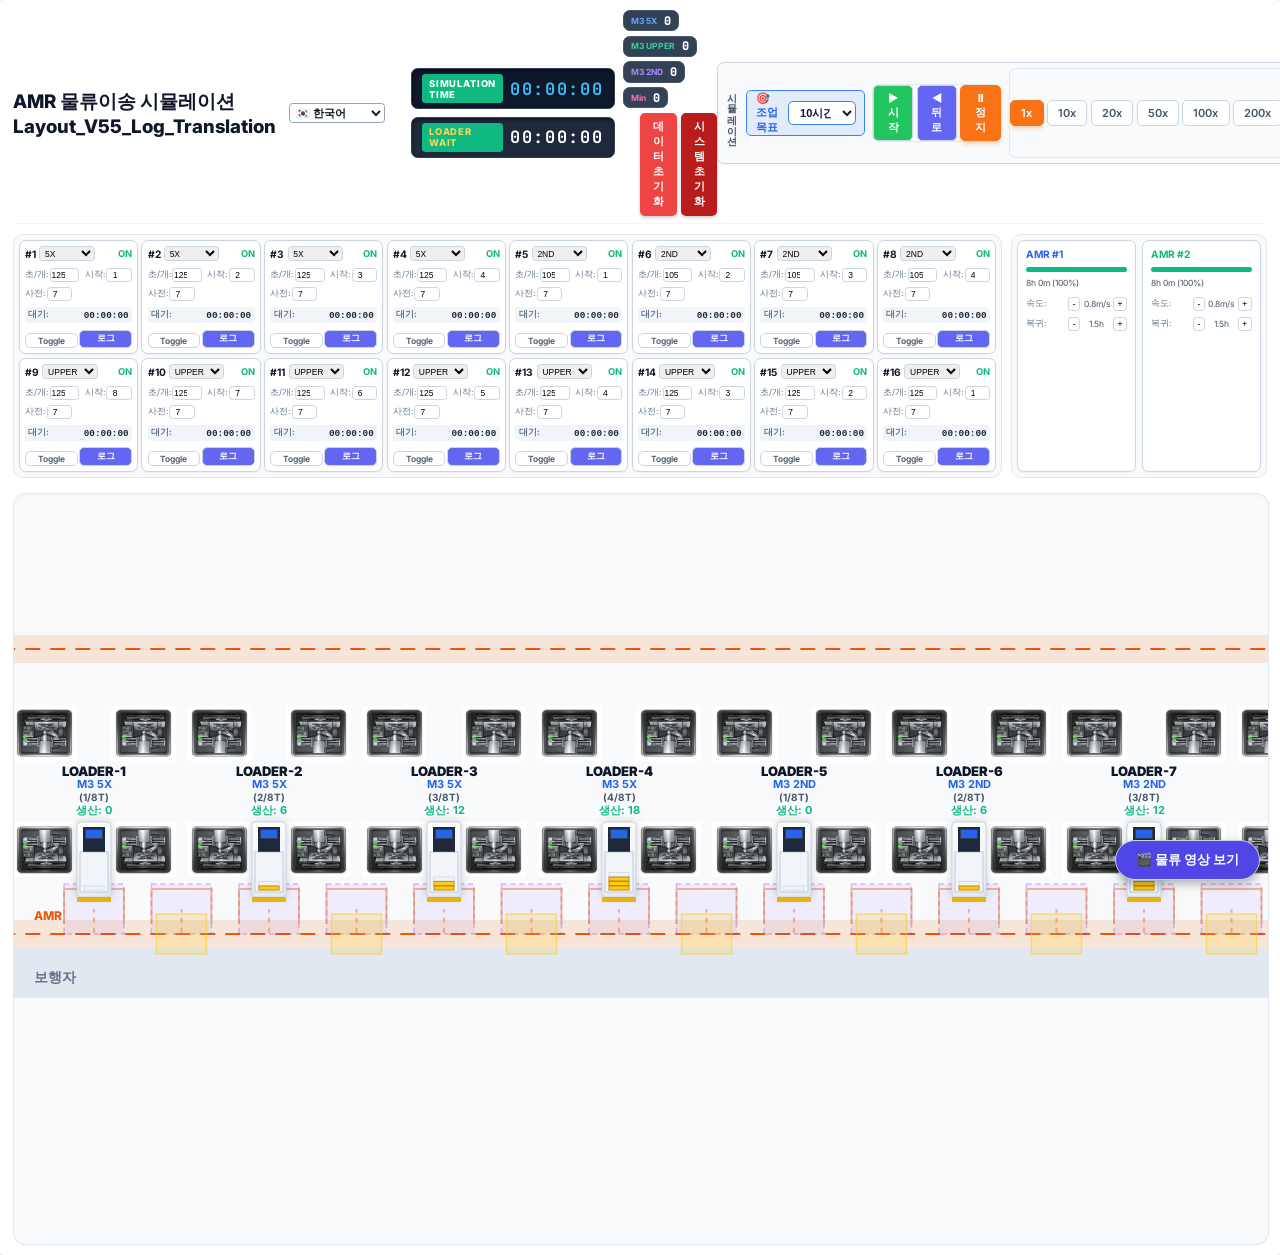
==== commit 56740eaf: "Fix version string in title to Layout_V55_Log_Translation" ====
--- a/index.html
+++ b/index.html
@@ -3,7 +3,7 @@
 <head>
     <meta charset="UTF-8">
     <meta name="viewport" content="width=device-width, initial-scale=1.0">
-    <title data-i18n="title">AMR 물류이송 시뮬레이션 Layout_V52_Multi_Language</title>
+    <title data-i18n="title">AMR 물류이송 시뮬레이션 Layout_V55_Log_Translation</title>
     <link rel="stylesheet" href="styles.css?v=2">
 </head>
 <body>
@@ -11,7 +11,7 @@
         <header>
             <div class="title-group">
                 <div style="display:flex; align-items:center; gap:15px;">
-                    <h1 id="main-title" style="margin:0;" data-i18n="title">AMR 물류이송 시뮬레이션 Layout_V52_Multi_Language</h1>
+                    <h1 id="main-title" style="margin:0;" data-i18n="title">AMR 물류이송 시뮬레이션 Layout_V55_Log_Translation</h1>
                     <div style="display:flex; gap:8px;">
                         <select id="lang-selector" class="select-box" style="padding:4px; font-weight:bold; border-color:#94a3b8; border-radius:4px;" onchange="setLanguage(this.value)">
                             <option value="ko">🇰🇷 한국어</option>
